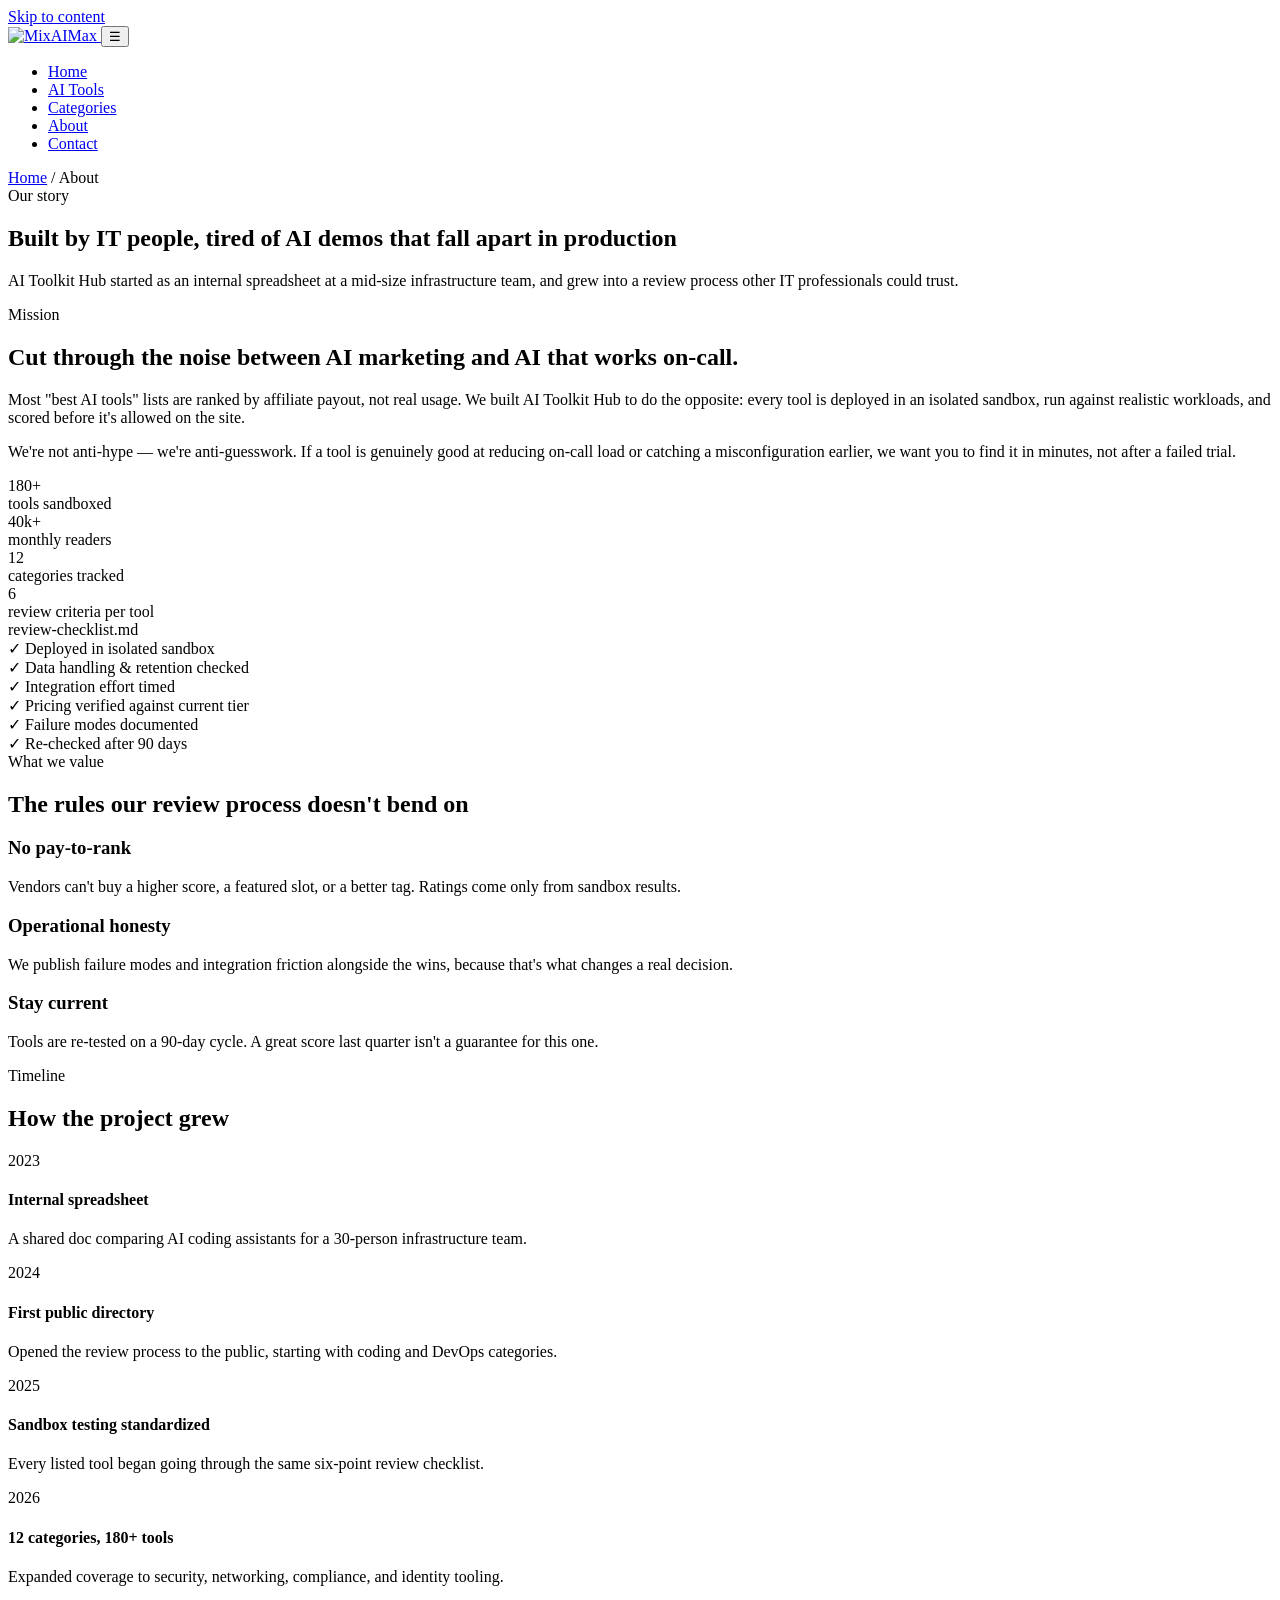
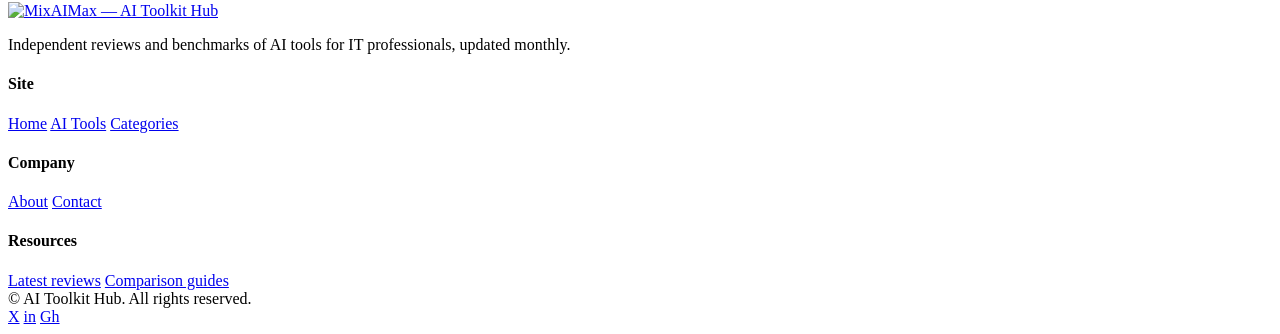
==== about.html @ 881b73ed "Initial website" ====
<!DOCTYPE html>
<html lang="en">
<head>
<meta charset="UTF-8" />
<meta name="viewport" content="width=device-width, initial-scale=1.0" />
<title>About Us — MixAIMax</title>
<meta name="description" content="MixAIMax runs an independent AI Toolkit Hub, helping IT professionals evaluate AI tools through hands-on sandbox testing." />
<link rel="canonical" href="https://www.mixaimax.example/about.html" />
<meta name="robots" content="index, follow" />
<meta property="og:type" content="website" />
<meta property="og:title" content="About Us — MixAIMax" />
<meta property="og:description" content="Why AI Toolkit Hub exists and how we test AI tools for IT professionals." />

<link rel="preconnect" href="https://fonts.googleapis.com" />
<link rel="preconnect" href="https://fonts.gstatic.com" crossorigin />
<link href="https://fonts.googleapis.com/css2?family=Inter:wght@400;500;600;700&family=JetBrains+Mono:wght@400;500;700;800&display=swap" rel="stylesheet" />
<link rel="stylesheet" href="css/style.css" />
</head>
<body>
<a href="#main-content" class="skip-link">Skip to content</a>

<header class="site-header">
  <nav class="nav" aria-label="Primary">
    <a href="index.html" class="brand" aria-label="MixAIMax — AI Toolkit Hub, go to homepage">
      <span class="brand-logo"><img src="assets/logo-compact.png" alt="MixAIMax" width="87" height="30" /></span>
    </a>
    <button class="nav-toggle" aria-label="Toggle navigation menu" aria-expanded="false">☰</button>
    <ul class="nav-links">
      <li><a href="index.html">Home</a></li>
      <li><a href="tools.html">AI Tools</a></li>
      <li><a href="categories.html">Categories</a></li>
      <li><a href="about.html" class="active">About</a></li>
      <li><a href="contact.html" class="nav-cta">Contact</a></li>
    </ul>
  </nav>
</header>

<main id="main-content">

  <section class="page-hero">
    <div class="container">
      <div class="breadcrumb"><a href="index.html">Home</a> / About</div>
      <span class="eyebrow">Our story</span>
      <h1>Built by IT people, tired of AI demos that fall apart in production</h1>
      <p>AI Toolkit Hub started as an internal spreadsheet at a mid-size infrastructure team, and grew into a review process other IT professionals could trust.</p>
    </div>
  </section>

  <section class="section">
    <div class="container split">
      <div>
        <span class="eyebrow">Mission</span>
        <h2>Cut through the noise between AI marketing and AI that works on-call.</h2>
        <p>Most "best AI tools" lists are ranked by affiliate payout, not real usage. We built AI Toolkit Hub to do the opposite: every tool is deployed in an isolated sandbox, run against realistic workloads, and scored before it's allowed on the site.</p>
        <p>We're not anti-hype — we're anti-guesswork. If a tool is genuinely good at reducing on-call load or catching a misconfiguration earlier, we want you to find it in minutes, not after a failed trial.</p>
        <div class="stat-block">
          <div><div class="num">180+</div><div class="label">tools sandboxed</div></div>
          <div><div class="num">40k+</div><div class="label">monthly readers</div></div>
          <div><div class="num">12</div><div class="label">categories tracked</div></div>
          <div><div class="num">6</div><div class="label">review criteria per tool</div></div>
        </div>
      </div>
      <div class="terminal">
        <div class="terminal-bar"><span></span><span></span><span></span><span class="terminal-title">review-checklist.md</span></div>
        <div class="terminal-body">
          <div class="terminal-line">✓ Deployed in isolated sandbox</div>
          <div class="terminal-line">✓ Data handling &amp; retention checked</div>
          <div class="terminal-line">✓ Integration effort timed</div>
          <div class="terminal-line">✓ Pricing verified against current tier</div>
          <div class="terminal-line">✓ Failure modes documented</div>
          <div class="terminal-line">✓ Re-checked after 90 days</div>
        </div>
      </div>
    </div>
  </section>

  <section class="section">
    <div class="container">
      <div class="section-head">
        <div>
          <span class="eyebrow">What we value</span>
          <h2>The rules our review process doesn't bend on</h2>
        </div>
      </div>
      <div class="values-grid">
        <div class="value-card">
          <h3>No pay-to-rank</h3>
          <p>Vendors can't buy a higher score, a featured slot, or a better tag. Ratings come only from sandbox results.</p>
        </div>
        <div class="value-card">
          <h3>Operational honesty</h3>
          <p>We publish failure modes and integration friction alongside the wins, because that's what changes a real decision.</p>
        </div>
        <div class="value-card">
          <h3>Stay current</h3>
          <p>Tools are re-tested on a 90-day cycle. A great score last quarter isn't a guarantee for this one.</p>
        </div>
      </div>
    </div>
  </section>

  <section class="section" style="border-bottom:none;">
    <div class="container">
      <div class="section-head">
        <div>
          <span class="eyebrow">Timeline</span>
          <h2>How the project grew</h2>
        </div>
      </div>
      <div class="timeline">
        <div class="timeline-item">
          <div class="t-year">2023</div>
          <h4>Internal spreadsheet</h4>
          <p>A shared doc comparing AI coding assistants for a 30-person infrastructure team.</p>
        </div>
        <div class="timeline-item">
          <div class="t-year">2024</div>
          <h4>First public directory</h4>
          <p>Opened the review process to the public, starting with coding and DevOps categories.</p>
        </div>
        <div class="timeline-item">
          <div class="t-year">2025</div>
          <h4>Sandbox testing standardized</h4>
          <p>Every listed tool began going through the same six-point review checklist.</p>
        </div>
        <div class="timeline-item">
          <div class="t-year">2026</div>
          <h4>12 categories, 180+ tools</h4>
          <p>Expanded coverage to security, networking, compliance, and identity tooling.</p>
        </div>
      </div>
    </div>
  </section>

</main>

<footer class="site-footer">
  <div class="container">
    <div class="footer-grid">
      <div class="footer-brand">
        <a href="index.html" class="brand" aria-label="MixAIMax — AI Toolkit Hub, go to homepage">
          <span class="brand-logo"><img src="assets/logo-full.png" alt="MixAIMax — AI Toolkit Hub" width="81" height="34" /></span>
        </a>
        <p>Independent reviews and benchmarks of AI tools for IT professionals, updated monthly.</p>
      </div>
      <div class="footer-col">
        <h4>Site</h4>
        <a href="index.html">Home</a>
        <a href="tools.html">AI Tools</a>
        <a href="categories.html">Categories</a>
      </div>
      <div class="footer-col">
        <h4>Company</h4>
        <a href="about.html">About</a>
        <a href="contact.html">Contact</a>
      </div>
      <div class="footer-col">
        <h4>Resources</h4>
        <a href="tools.html">Latest reviews</a>
        <a href="categories.html">Comparison guides</a>
      </div>
    </div>
    <div class="footer-bottom">
      <span>© <span data-year></span> AI Toolkit Hub. All rights reserved.</span>
      <div class="footer-social">
        <a href="#" aria-label="AI Toolkit Hub on X">X</a>
        <a href="#" aria-label="AI Toolkit Hub on LinkedIn">in</a>
        <a href="#" aria-label="AI Toolkit Hub on GitHub">Gh</a>
      </div>
    </div>
  </div>
</footer>

<script src="js/script.js"></script>
</body>
</html>
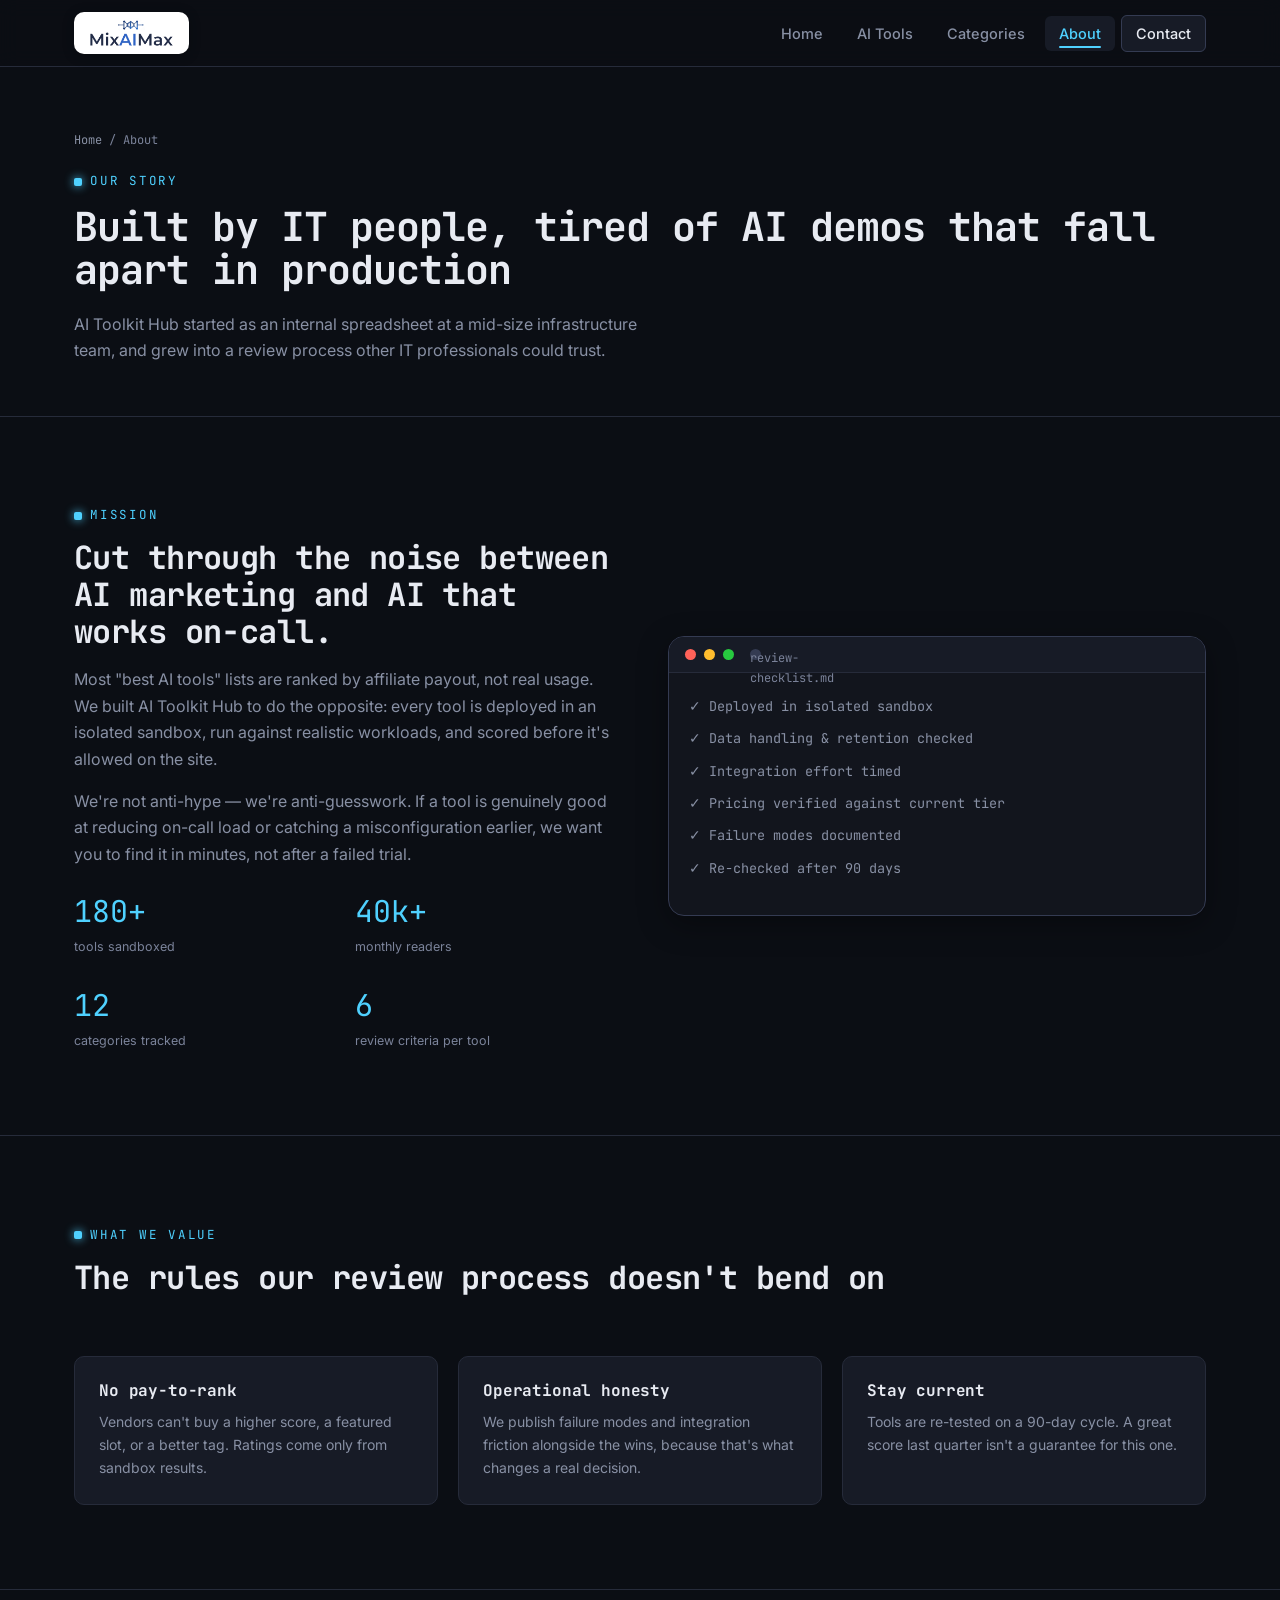
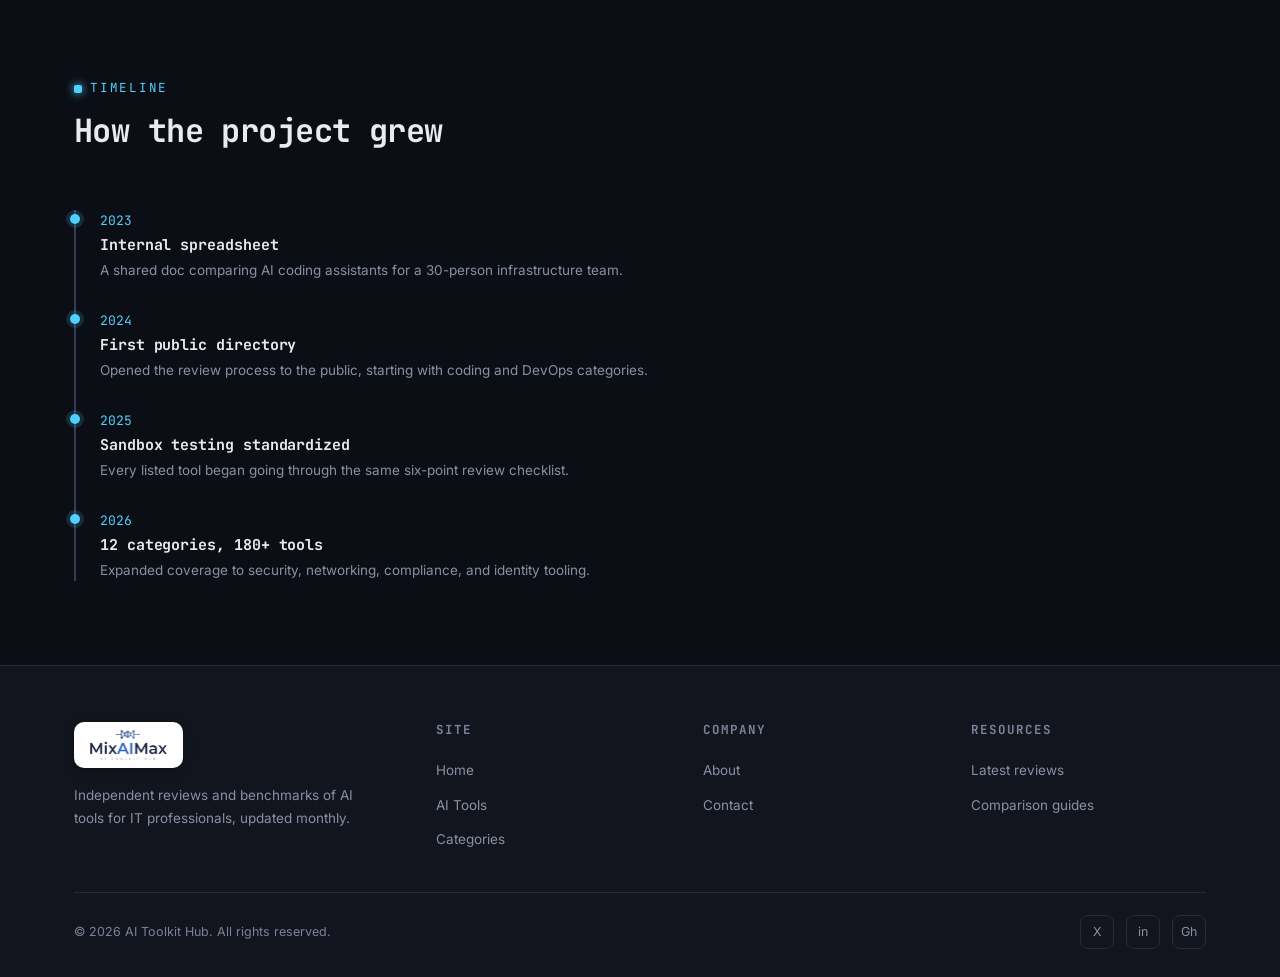
==== commit c7201604: "Review code" ====
--- a/about.html
+++ b/about.html
@@ -3,6 +3,8 @@
 <head>
 <meta charset="UTF-8" />
 <meta name="viewport" content="width=device-width, initial-scale=1.0" />
+<meta name="theme-color" content="#0b0e14" />
+<link rel="preload" as="image" href="assets/logo-compact.png" />
 <title>About Us — MixAIMax</title>
 <meta name="description" content="MixAIMax runs an independent AI Toolkit Hub, helping IT professionals evaluate AI tools through hands-on sandbox testing." />
 <link rel="canonical" href="https://www.mixaimax.example/about.html" />
@@ -10,11 +12,26 @@
 <meta property="og:type" content="website" />
 <meta property="og:title" content="About Us — MixAIMax" />
 <meta property="og:description" content="Why AI Toolkit Hub exists and how we test AI tools for IT professionals." />
+<meta property="og:image" content="https://www.mixaimax.example/assets/og-image.png" />
+<meta property="og:locale" content="en_US" />
+<meta name="twitter:card" content="summary_large_image" />
+<meta name="twitter:title" content="MixAIMax" />
+<meta name="twitter:image" content="https://www.mixaimax.example/assets/og-image.png" />
 
 <link rel="preconnect" href="https://fonts.googleapis.com" />
 <link rel="preconnect" href="https://fonts.gstatic.com" crossorigin />
-<link href="https://fonts.googleapis.com/css2?family=Inter:wght@400;500;600;700&family=JetBrains+Mono:wght@400;500;700;800&display=swap" rel="stylesheet" />
+<link href="https://fonts.googleapis.com/css2?family=Inter:wght@400;500;600;700&family=JetBrains+Mono:wght@400;500;700&display=swap" rel="stylesheet" />
 <link rel="stylesheet" href="css/style.css" />
+<script type="application/ld+json">
+{
+  "@context": "https://schema.org",
+  "@type": "BreadcrumbList",
+  "itemListElement": [
+    { "@type": "ListItem", "position": 1, "name": "Home", "item": "https://www.mixaimax.example/" },
+    { "@type": "ListItem", "position": 2, "name": "About", "item": "https://www.mixaimax.example/about.html" }
+  ]
+}
+</script>
 </head>
 <body>
 <a href="#main-content" class="skip-link">Skip to content</a>
@@ -22,7 +39,7 @@
 <header class="site-header">
   <nav class="nav" aria-label="Primary">
     <a href="index.html" class="brand" aria-label="MixAIMax — AI Toolkit Hub, go to homepage">
-      <span class="brand-logo"><img src="assets/logo-compact.png" alt="MixAIMax" width="87" height="30" /></span>
+      <span class="brand-logo"><img src="assets/logo-compact.png" alt="MixAIMax" width="87" height="30" fetchpriority="high" /></span>
     </a>
     <button class="nav-toggle" aria-label="Toggle navigation menu" aria-expanded="false">☰</button>
     <ul class="nav-links">
@@ -60,7 +77,7 @@
           <div><div class="num">6</div><div class="label">review criteria per tool</div></div>
         </div>
       </div>
-      <div class="terminal">
+      <div class="terminal" data-reveal>
         <div class="terminal-bar"><span></span><span></span><span></span><span class="terminal-title">review-checklist.md</span></div>
         <div class="terminal-body">
           <div class="terminal-line">✓ Deployed in isolated sandbox</div>
@@ -76,13 +93,13 @@
 
   <section class="section">
     <div class="container">
-      <div class="section-head">
+      <div class="section-head" data-reveal>
         <div>
           <span class="eyebrow">What we value</span>
           <h2>The rules our review process doesn't bend on</h2>
         </div>
       </div>
-      <div class="values-grid">
+      <div class="values-grid" data-reveal-group>
         <div class="value-card">
           <h3>No pay-to-rank</h3>
           <p>Vendors can't buy a higher score, a featured slot, or a better tag. Ratings come only from sandbox results.</p>
@@ -101,13 +118,13 @@
 
   <section class="section" style="border-bottom:none;">
     <div class="container">
-      <div class="section-head">
+      <div class="section-head" data-reveal>
         <div>
           <span class="eyebrow">Timeline</span>
           <h2>How the project grew</h2>
         </div>
       </div>
-      <div class="timeline">
+      <div class="timeline" data-reveal-group>
         <div class="timeline-item">
           <div class="t-year">2023</div>
           <h4>Internal spreadsheet</h4>
@@ -139,7 +156,7 @@
     <div class="footer-grid">
       <div class="footer-brand">
         <a href="index.html" class="brand" aria-label="MixAIMax — AI Toolkit Hub, go to homepage">
-          <span class="brand-logo"><img src="assets/logo-full.png" alt="MixAIMax — AI Toolkit Hub" width="81" height="34" /></span>
+          <span class="brand-logo"><img src="assets/logo-full.png" alt="MixAIMax — AI Toolkit Hub" width="81" height="34" loading="lazy" decoding="async" /></span>
         </a>
         <p>Independent reviews and benchmarks of AI tools for IT professionals, updated monthly.</p>
       </div>
@@ -171,6 +188,6 @@
   </div>
 </footer>
 
-<script src="js/script.js"></script>
+<script src="js/script.js" defer></script>
 </body>
 </html>
--- a/css/style.css
+++ b/css/style.css
@@ -0,0 +1,823 @@
+/* =========================================================
+   AI TOOLKIT HUB — core stylesheet
+   Design tokens
+   ========================================================= */
+:root {
+  /* color */
+  --bg: #0b0e14;
+  --bg-elevated: #12151d;
+  --surface: #171b26;
+  --surface-hover: #1d2230;
+  --border: #262b3a;
+  --border-bright: #343b52;
+  --text-primary: #e8ebf2;
+  --text-muted: #8890a4;
+  --text-faint: #7b839a;
+  --accent: #4fd1ff;
+  --accent-dim: #2a5f75;
+  --accent-amber: #ffb454;
+  --accent-green: #6ee7a0;
+  --danger: #ff6b6b;
+
+  /* type */
+  --font-display: "JetBrains Mono", "SFMono-Regular", Consolas, monospace;
+  --font-body: "Inter", -apple-system, BlinkMacSystemFont, "Segoe UI", sans-serif;
+
+  /* layout */
+  --max-width: 1180px;
+  --radius-sm: 6px;
+  --radius-md: 10px;
+  --radius-lg: 16px;
+  --shadow-card: 0 8px 30px rgba(0, 0, 0, 0.35);
+}
+
+/* =========================================================
+   Reset
+   ========================================================= */
+*, *::before, *::after { box-sizing: border-box; }
+html { scroll-behavior: smooth; }
+body {
+  margin: 0;
+  background: var(--bg);
+  color: var(--text-primary);
+  font-family: var(--font-body);
+  font-size: 16px;
+  line-height: 1.65;
+  -webkit-font-smoothing: antialiased;
+  -moz-osx-font-smoothing: grayscale;
+  text-rendering: optimizeLegibility;
+}
+img, svg { max-width: 100%; display: block; }
+a { color: inherit; text-decoration: none; }
+ul { list-style: none; margin: 0; padding: 0; }
+
+h1, h2, h3, h4 { font-family: var(--font-display); color: var(--text-primary); margin: 0 0 0.5em; font-weight: 700; }
+h1 { font-size: clamp(32px, 4.5vw, 52px); line-height: 1.06; letter-spacing: -0.025em; }
+h2 { font-size: clamp(24px, 3vw, 32px); line-height: 1.15; letter-spacing: -0.018em; }
+h3 { font-size: 17px; line-height: 1.3; letter-spacing: -0.01em; }
+h4 { font-size: 15px; line-height: 1.35; letter-spacing: -0.005em; }
+
+p { margin: 0 0 1em; color: var(--text-muted); max-width: 62ch; }
+p:last-child { margin-bottom: 0; }
+button { font-family: inherit; cursor: pointer; }
+input, textarea, select { font-family: inherit; }
+strong { color: var(--text-primary); font-weight: 600; }
+
+/* Skip link for keyboard/screen-reader users */
+.skip-link {
+  position: absolute;
+  top: -48px;
+  left: 16px;
+  background: var(--accent);
+  color: #051019;
+  padding: 10px 18px;
+  border-radius: var(--radius-sm);
+  font-family: var(--font-display);
+  font-size: 13px;
+  font-weight: 700;
+  z-index: 999;
+  transition: top 0.15s ease;
+}
+.skip-link:focus { top: 12px; }
+
+@media (prefers-reduced-motion: reduce) {
+  * { animation-duration: 0.001ms !important; animation-iteration-count: 1 !important; transition-duration: 0.001ms !important; scroll-behavior: auto !important; }
+}
+
+::selection { background: var(--accent); color: #051019; }
+html { scrollbar-color: var(--border-bright) var(--bg); }
+::-webkit-scrollbar { width: 11px; height: 11px; }
+::-webkit-scrollbar-track { background: var(--bg); }
+::-webkit-scrollbar-thumb { background: var(--border-bright); border-radius: 20px; border: 3px solid var(--bg); }
+::-webkit-scrollbar-thumb:hover { background: var(--text-faint); }
+
+:focus-visible {
+  outline: 2px solid var(--accent);
+  outline-offset: 3px;
+  border-radius: 4px;
+}
+
+.container {
+  max-width: var(--max-width);
+  margin: 0 auto;
+  padding: 0 24px;
+}
+@media (min-width: 1400px) {
+  .container { padding: 0 32px; }
+}
+
+.eyebrow {
+  font-family: var(--font-display);
+  font-size: 12.5px;
+  letter-spacing: 0.14em;
+  text-transform: uppercase;
+  color: var(--accent);
+  display: inline-flex;
+  align-items: center;
+  gap: 8px;
+  margin-bottom: 14px;
+}
+.eyebrow::before {
+  content: "";
+  width: 8px; height: 8px;
+  background: var(--accent);
+  border-radius: 2px;
+  box-shadow: 0 0 10px var(--accent);
+}
+
+/* =========================================================
+   Header / Nav
+   ========================================================= */
+.site-header {
+  position: sticky;
+  top: 0;
+  z-index: 100;
+  background: rgba(11, 14, 20, 0.82);
+  backdrop-filter: blur(10px);
+  border-bottom: 1px solid var(--border);
+  transition: box-shadow 0.2s ease, background 0.2s ease;
+}
+.site-header.is-scrolled {
+  background: rgba(11, 14, 20, 0.96);
+  box-shadow: 0 8px 24px rgba(0, 0, 0, 0.35);
+}
+.nav {
+  display: flex;
+  align-items: center;
+  justify-content: space-between;
+  padding: 12px 24px;
+  max-width: var(--max-width);
+  margin: 0 auto;
+}
+
+/* Logo: original artwork sits on a light card so its navy/blue palette
+   stays legible against the dark header, at every viewport. */
+.brand { display: flex; align-items: center; }
+.brand-logo {
+  display: flex;
+  align-items: center;
+  background: #ffffff;
+  border-radius: var(--radius-md);
+  padding: 6px 14px;
+  box-shadow: 0 2px 12px rgba(0, 0, 0, 0.28);
+  transition: transform 0.15s ease, box-shadow 0.15s ease;
+}
+.brand:hover .brand-logo { transform: translateY(-1px); box-shadow: 0 4px 16px rgba(0, 0, 0, 0.34); }
+.brand-logo img { height: 30px; width: auto; display: block; }
+
+.nav-links {
+  display: flex;
+  gap: 6px;
+  align-items: center;
+}
+.nav-links a {
+  position: relative;
+  padding: 9px 14px;
+  border-radius: var(--radius-sm);
+  font-size: 14.5px;
+  font-weight: 500;
+  color: var(--text-muted);
+  transition: color 0.15s ease, background 0.15s ease;
+}
+.nav-links a:hover { color: var(--text-primary); background: var(--surface); }
+.nav-links a.active { color: var(--accent); background: var(--surface); }
+.nav-links a.active::after {
+  content: "";
+  position: absolute;
+  left: 14px; right: 14px; bottom: 3px;
+  height: 2px;
+  background: var(--accent);
+  border-radius: 2px;
+}
+.nav-cta {
+  border: 1px solid var(--border-bright);
+  color: var(--text-primary) !important;
+  background: var(--surface);
+}
+.nav-cta:hover { border-color: var(--accent); background: var(--surface-hover) !important; }
+.nav-cta.active { background: var(--surface) !important; }
+.nav-cta.active::after { display: none; }
+.nav-toggle {
+  display: none;
+  background: none;
+  border: 1px solid var(--border);
+  border-radius: var(--radius-sm);
+  width: 44px; height: 44px;
+  align-items: center;
+  justify-content: center;
+  color: var(--text-primary);
+  font-size: 18px;
+  transition: border-color 0.15s ease;
+}
+.nav-toggle:hover { border-color: var(--border-bright); }
+
+.nav-backdrop {
+  position: fixed;
+  inset: 0;
+  background: rgba(0, 0, 0, 0.5);
+  opacity: 0;
+  pointer-events: none;
+  transition: opacity 0.2s ease;
+  z-index: 90;
+}
+.nav-backdrop.show { opacity: 1; pointer-events: auto; }
+
+@media (max-width: 860px) {
+  .nav-toggle { display: flex; }
+  .nav-links {
+    position: absolute;
+    top: 100%; left: 12px; right: 12px;
+    flex-direction: column;
+    align-items: stretch;
+    background: var(--bg-elevated);
+    border: 1px solid var(--border);
+    border-radius: var(--radius-md);
+    margin-top: 8px;
+    padding: 10px;
+    gap: 2px;
+    z-index: 95;
+    box-shadow: var(--shadow-card);
+    opacity: 0;
+    transform: translateY(-8px);
+    visibility: hidden;
+    transition: opacity 0.18s ease, transform 0.18s ease, visibility 0.18s;
+  }
+  .nav-links.open { opacity: 1; transform: translateY(0); visibility: visible; }
+  .nav-links a { padding: 13px 14px; }
+  .nav-links a.active::after { display: none; }
+  .nav-links a.active { border-left: 2px solid var(--accent); }
+}
+
+/* =========================================================
+   Buttons
+   ========================================================= */
+.btn {
+  display: inline-flex;
+  align-items: center;
+  gap: 8px;
+  padding: 12px 22px;
+  border-radius: var(--radius-sm);
+  font-size: 14.5px;
+  font-weight: 600;
+  border: 1px solid transparent;
+  transition: transform 0.15s ease, background 0.15s ease, border-color 0.15s ease;
+  white-space: nowrap;
+}
+.btn:hover { transform: translateY(-1px); }
+.btn-primary {
+  background: var(--accent);
+  color: #051019;
+}
+.btn-primary:hover { background: #6bdcff; }
+.btn-outline {
+  border-color: var(--border-bright);
+  color: var(--text-primary);
+  background: transparent;
+}
+.btn-outline:hover { border-color: var(--accent); color: var(--accent); }
+.btn-block { width: 100%; justify-content: center; }
+.btn-sm { padding: 8px 16px; font-size: 13px; }
+
+/* =========================================================
+   Hero
+   ========================================================= */
+.hero {
+  padding: 96px 0 80px;
+  border-bottom: 1px solid var(--border);
+  background:
+    radial-gradient(600px 300px at 85% -10%, rgba(79, 209, 255, 0.10), transparent 60%);
+}
+.hero-grid {
+  display: grid;
+  grid-template-columns: 1.05fr 0.95fr;
+  gap: 56px;
+  align-items: center;
+}
+.hero h1 {
+  font-size: clamp(32px, 4.5vw, 52px);
+  color: var(--text-primary);
+}
+.hero h1 .accent { color: var(--accent); }
+.hero-sub {
+  font-size: 17px;
+  max-width: 46ch;
+  margin-bottom: 28px;
+}
+.hero-actions { display: flex; gap: 12px; flex-wrap: wrap; margin-bottom: 34px; }
+.hero-stats { display: flex; gap: 32px; flex-wrap: wrap; }
+.hero-stat strong {
+  display: block;
+  font-family: var(--font-display);
+  font-size: 22px;
+  color: var(--text-primary);
+}
+.hero-stat span { font-size: 13px; color: var(--text-faint); }
+
+/* Terminal signature element */
+.terminal {
+  background: var(--bg-elevated);
+  border: 1px solid var(--border-bright);
+  border-radius: var(--radius-lg);
+  box-shadow: var(--shadow-card);
+  overflow: hidden;
+}
+.terminal-bar {
+  display: flex;
+  align-items: center;
+  gap: 8px;
+  padding: 12px 16px;
+  background: var(--surface);
+  border-bottom: 1px solid var(--border);
+}
+.terminal-bar span {
+  width: 11px; height: 11px; border-radius: 50%;
+  background: var(--border-bright);
+}
+.terminal-bar span:nth-child(1) { background: #ff6259; }
+.terminal-bar span:nth-child(2) { background: #ffbd2e; }
+.terminal-bar span:nth-child(3) { background: #27c93f; }
+.terminal-title {
+  margin-left: 8px;
+  font-family: var(--font-display);
+  font-size: 12px;
+  color: var(--text-faint);
+}
+.terminal-body {
+  padding: 22px 20px 26px;
+  font-family: var(--font-display);
+  font-size: 13.5px;
+  min-height: 230px;
+}
+.terminal-line { color: var(--text-muted); margin-bottom: 10px; }
+.terminal-prompt { color: var(--accent-green); }
+.terminal-cmd { color: var(--text-primary); }
+.terminal-cursor {
+  display: inline-block;
+  width: 8px; height: 15px;
+  background: var(--accent);
+  margin-left: 2px;
+  vertical-align: -2px;
+  animation: blink 1s steps(1) infinite;
+}
+@keyframes blink { 50% { opacity: 0; } }
+.terminal-result {
+  display: flex;
+  justify-content: space-between;
+  align-items: center;
+  padding: 10px 12px;
+  border: 1px solid var(--border);
+  border-radius: var(--radius-sm);
+  margin-top: 8px;
+  background: var(--surface);
+  opacity: 0;
+  transform: translateY(6px);
+  animation: rise 0.5s ease forwards;
+}
+.terminal-result .r-tag { color: var(--accent-amber); font-size: 12px; }
+@keyframes rise { to { opacity: 1; transform: translateY(0); } }
+
+/* =========================================================
+   Section basics
+   ========================================================= */
+.section { padding: 84px 0; border-bottom: 1px solid var(--border); }
+.section:last-of-type { border-bottom: none; }
+.section-head {
+  display: flex;
+  justify-content: space-between;
+  align-items: flex-end;
+  gap: 24px;
+  margin-bottom: 44px;
+  flex-wrap: wrap;
+}
+.section-head h2 { font-size: clamp(24px, 3vw, 32px); color: var(--text-primary); }
+.section-head p { max-width: 52ch; margin: 0; }
+
+/* =========================================================
+   Cards: tools
+   ========================================================= */
+.grid {
+  display: grid;
+  grid-template-columns: repeat(3, 1fr);
+  gap: 20px;
+}
+.card {
+  background: var(--surface);
+  border: 1px solid var(--border);
+  border-radius: var(--radius-md);
+  padding: 22px;
+  display: flex;
+  flex-direction: column;
+  transition: border-color 0.15s ease, transform 0.15s ease;
+}
+.card:hover { border-color: var(--border-bright); transform: translateY(-3px); }
+.card p { flex-grow: 1; }
+.tool-card-top {
+  display: flex;
+  justify-content: space-between;
+  align-items: flex-start;
+  margin-bottom: 14px;
+}
+.tool-icon {
+  width: 40px; height: 40px;
+  border-radius: 9px;
+  display: flex; align-items: center; justify-content: center;
+  background: var(--bg-elevated);
+  border: 1px solid var(--border);
+  color: var(--accent);
+  font-family: var(--font-display);
+  font-weight: 700;
+}
+.tool-rating {
+  font-family: var(--font-display);
+  font-size: 12.5px;
+  color: var(--accent-amber);
+  display: flex;
+  align-items: center;
+  gap: 4px;
+}
+.card h3 { font-size: 17px; color: var(--text-primary); margin-bottom: 6px; }
+.card p { font-size: 14px; margin-bottom: 16px; }
+.tag-row { display: flex; flex-wrap: wrap; gap: 8px; margin-bottom: 16px; }
+.tag {
+  font-family: var(--font-display);
+  font-size: 11px;
+  letter-spacing: 0.02em;
+  padding: 4px 9px;
+  border-radius: 20px;
+  border: 1px solid var(--border-bright);
+  color: var(--text-muted);
+}
+.tag.primary { color: var(--accent); border-color: var(--accent-dim); }
+.card-link {
+  font-size: 13.5px;
+  font-weight: 600;
+  color: var(--accent);
+  display: inline-flex;
+  align-items: center;
+  gap: 5px;
+}
+.card-link span, .card-link::after { transition: transform 0.15s ease; }
+.card:hover .card-link { text-decoration: underline; }
+
+/* filter bar for Tools page */
+.filter-bar {
+  display: flex;
+  flex-wrap: wrap;
+  gap: 10px;
+  margin-bottom: 40px;
+}
+.filter-chip {
+  font-family: var(--font-display);
+  font-size: 12.5px;
+  padding: 9px 16px;
+  border-radius: 20px;
+  border: 1px solid var(--border);
+  color: var(--text-muted);
+  background: var(--surface);
+  transition: all 0.15s ease;
+}
+.filter-chip:hover { border-color: var(--border-bright); color: var(--text-primary); }
+.filter-chip.is-active {
+  border-color: var(--accent);
+  color: var(--accent);
+  background: rgba(79, 209, 255, 0.08);
+}
+.results-note {
+  font-family: var(--font-display);
+  font-size: 12.5px;
+  color: var(--text-faint);
+  margin-bottom: 20px;
+}
+.empty-state {
+  display: none;
+  text-align: center;
+  padding: 60px 20px;
+  border: 1px dashed var(--border-bright);
+  border-radius: var(--radius-md);
+  color: var(--text-faint);
+  font-family: var(--font-display);
+  font-size: 13px;
+}
+.empty-state.show { display: block; }
+
+/* =========================================================
+   Category cards
+   ========================================================= */
+.cat-grid { display: grid; grid-template-columns: repeat(3, 1fr); gap: 20px; }
+.cat-card {
+  background: var(--surface);
+  border: 1px solid var(--border);
+  border-radius: var(--radius-md);
+  padding: 26px;
+  transition: border-color 0.15s ease, transform 0.15s ease;
+}
+.cat-card:hover { border-color: var(--accent-dim); transform: translateY(-3px); }
+.cat-num {
+  font-family: var(--font-display);
+  color: var(--text-faint);
+  font-size: 12.5px;
+  margin-bottom: 18px;
+}
+.cat-card h3 { font-size: 18px; color: var(--text-primary); }
+.cat-card p { font-size: 14px; }
+.cat-meta {
+  display: flex;
+  justify-content: space-between;
+  align-items: center;
+  margin-top: 18px;
+  padding-top: 16px;
+  border-top: 1px solid var(--border);
+  font-family: var(--font-display);
+  font-size: 12px;
+  color: var(--text-faint);
+}
+
+/* =========================================================
+   Feature / value list
+   ========================================================= */
+.feature-grid { display: grid; grid-template-columns: repeat(4, 1fr); gap: 20px; }
+.feature {
+  padding: 22px 0;
+}
+.feature .tool-icon { margin-bottom: 16px; }
+.feature h3 { font-size: 15.5px; color: var(--text-primary); margin-bottom: 8px; }
+.feature p { font-size: 13.5px; margin: 0; }
+
+/* =========================================================
+   About page
+   ========================================================= */
+.split {
+  display: grid;
+  grid-template-columns: 1fr 1fr;
+  gap: 56px;
+  align-items: center;
+}
+.stat-block { display: grid; grid-template-columns: repeat(2, 1fr); gap: 24px; margin-top: 20px; }
+.stat-block .num { font-family: var(--font-display); font-size: 30px; color: var(--accent); }
+.stat-block .label { font-size: 12.5px; color: var(--text-faint); }
+.values-grid { display: grid; grid-template-columns: repeat(3, 1fr); gap: 20px; margin-top: 20px; }
+.value-card {
+  border: 1px solid var(--border);
+  background: var(--surface);
+  border-radius: var(--radius-md);
+  padding: 24px;
+}
+.value-card h3 { font-size: 16px; color: var(--text-primary); }
+.value-card p { font-size: 14px; margin: 0; }
+.timeline { border-left: 2px solid var(--border-bright); padding-left: 24px; margin-top: 30px; }
+.timeline-item { position: relative; padding-bottom: 28px; }
+.timeline-item:last-child { padding-bottom: 0; }
+.timeline-item::before {
+  content: "";
+  position: absolute;
+  left: -30px; top: 4px;
+  width: 10px; height: 10px;
+  background: var(--accent);
+  border-radius: 50%;
+  box-shadow: 0 0 0 4px rgba(79, 209, 255, 0.15);
+}
+.timeline-item .t-year { font-family: var(--font-display); color: var(--accent); font-size: 13px; }
+.timeline-item h4 { color: var(--text-primary); font-size: 15px; margin: 4px 0 4px; }
+.timeline-item p { font-size: 13.5px; margin: 0; }
+
+/* =========================================================
+   Contact page
+   ========================================================= */
+.contact-grid { display: grid; grid-template-columns: 1fr 1fr; gap: 48px; align-items: start; }
+.field { margin-bottom: 20px; }
+.field label {
+  display: block;
+  font-family: var(--font-display);
+  font-size: 12.5px;
+  color: var(--text-muted);
+  margin-bottom: 8px;
+}
+.field input, .field textarea, .field select {
+  width: 100%;
+  background: var(--bg-elevated);
+  border: 1px solid var(--border);
+  border-radius: var(--radius-sm);
+  padding: 12px 14px;
+  color: var(--text-primary);
+  font-size: 14.5px;
+  transition: border-color 0.15s ease;
+}
+.field input:focus, .field textarea:focus, .field select:focus {
+  border-color: var(--accent);
+  outline: none;
+}
+.field textarea { resize: vertical; min-height: 130px; }
+.field-error {
+  font-size: 12.5px;
+  color: var(--danger);
+  margin-top: 6px;
+  display: none;
+}
+.field.has-error input, .field.has-error textarea { border-color: var(--danger); }
+.field.has-error .field-error { display: block; }
+.form-status {
+  margin-top: 18px;
+  padding: 14px 16px;
+  border-radius: var(--radius-sm);
+  font-size: 14px;
+  border: 1px solid var(--accent-dim);
+  background: rgba(79, 209, 255, 0.08);
+  color: var(--accent);
+  display: none;
+}
+.form-status.show { display: block; }
+.contact-info-card {
+  border: 1px solid var(--border);
+  background: var(--surface);
+  border-radius: var(--radius-md);
+  padding: 26px;
+  margin-bottom: 16px;
+}
+.contact-info-card h3 { font-size: 15px; color: var(--text-primary); margin-bottom: 6px; }
+.contact-info-card p { font-size: 14px; margin: 0; }
+.faq-item { border-bottom: 1px solid var(--border); padding: 16px 0; }
+.faq-item summary {
+  cursor: pointer;
+  font-family: var(--font-display);
+  font-size: 14px;
+  color: var(--text-primary);
+  list-style: none;
+}
+.faq-item summary::-webkit-details-marker { display: none; }
+.faq-item summary::before { content: "+ "; color: var(--accent); }
+.faq-item[open] summary::before { content: "− "; }
+.faq-item p { margin-top: 10px; font-size: 13.5px; }
+
+/* =========================================================
+   CTA banner
+   ========================================================= */
+.cta-banner {
+  background: linear-gradient(135deg, var(--bg-elevated), var(--surface));
+  border: 1px solid var(--border-bright);
+  border-radius: var(--radius-lg);
+  padding: 52px;
+  text-align: center;
+  margin: 0 24px;
+  max-width: calc(var(--max-width) - 48px);
+  margin: 0 auto;
+}
+.cta-banner h2 { font-size: clamp(22px, 3vw, 30px); }
+.cta-banner p { max-width: 50ch; margin: 0 auto 26px; }
+.cta-actions { display: flex; gap: 12px; justify-content: center; flex-wrap: wrap; }
+
+/* =========================================================
+   Footer
+   ========================================================= */
+.site-footer {
+  background: var(--bg-elevated);
+  border-top: 1px solid var(--border);
+  padding: 56px 0 28px;
+}
+.footer-grid {
+  display: grid;
+  grid-template-columns: 1.4fr 1fr 1fr 1fr;
+  gap: 32px;
+  padding-bottom: 36px;
+  border-bottom: 1px solid var(--border);
+}
+.footer-brand { display: block; }
+.footer-brand .brand { margin-bottom: 16px; }
+.footer-brand .brand-logo img { height: 34px; }
+.footer-brand p { font-size: 13.5px; max-width: 32ch; }
+.footer-col h4 {
+  font-size: 12.5px;
+  letter-spacing: 0.08em;
+  text-transform: uppercase;
+  color: var(--text-faint);
+  margin-bottom: 14px;
+}
+.footer-col a {
+  display: block;
+  font-size: 13.5px;
+  color: var(--text-muted);
+  padding: 6px 0;
+  transition: color 0.15s ease;
+}
+.footer-col a:hover { color: var(--accent); }
+.footer-bottom {
+  display: flex;
+  justify-content: space-between;
+  align-items: center;
+  padding-top: 22px;
+  font-size: 12.5px;
+  color: var(--text-faint);
+  flex-wrap: wrap;
+  gap: 10px;
+}
+.footer-social { display: flex; gap: 12px; }
+.footer-social a {
+  width: 34px; height: 34px;
+  border: 1px solid var(--border);
+  border-radius: 8px;
+  display: flex; align-items: center; justify-content: center;
+  color: var(--text-muted);
+}
+.footer-social a:hover { color: var(--accent); border-color: var(--accent-dim); }
+
+/* =========================================================
+   Page hero (interior pages)
+   ========================================================= */
+.page-hero { padding: 64px 0 52px; border-bottom: 1px solid var(--border); }
+.page-hero h1 { font-size: clamp(28px, 4vw, 40px); }
+.page-hero p { max-width: 60ch; font-size: 16px; }
+.breadcrumb {
+  font-family: var(--font-display);
+  font-size: 12px;
+  color: var(--text-faint);
+  margin-bottom: 16px;
+}
+.breadcrumb a { color: var(--text-muted); }
+.breadcrumb a:hover { color: var(--accent); }
+
+/* =========================================================
+   Responsive
+   ========================================================= */
+@media (max-width: 980px) {
+  .hero-grid { grid-template-columns: 1fr; }
+  .grid, .cat-grid { grid-template-columns: repeat(2, 1fr); }
+  .feature-grid { grid-template-columns: repeat(2, 1fr); }
+  .footer-grid { grid-template-columns: 1fr 1fr; }
+  .split { grid-template-columns: 1fr; }
+  .contact-grid { grid-template-columns: 1fr; }
+  .values-grid { grid-template-columns: 1fr; }
+}
+@media (max-width: 600px) {
+  .grid, .cat-grid, .feature-grid { grid-template-columns: 1fr; }
+  .footer-grid { grid-template-columns: 1fr; }
+  .section { padding: 60px 0; }
+  .hero { padding: 64px 0 56px; }
+  .cta-banner { padding: 34px 22px; }
+  .stat-block { grid-template-columns: 1fr 1fr; }
+}
+
+/* =========================================================
+   Scroll-reveal animation
+   ========================================================= */
+[data-reveal] {
+  opacity: 0;
+  transform: translateY(18px);
+  transition: opacity 0.6s cubic-bezier(0.16, 1, 0.3, 1), transform 0.6s cubic-bezier(0.16, 1, 0.3, 1);
+}
+[data-reveal].is-visible {
+  opacity: 1;
+  transform: translateY(0);
+}
+[data-reveal-group] > * {
+  opacity: 0;
+  transform: translateY(16px);
+  transition: opacity 0.5s ease, transform 0.5s ease;
+}
+[data-reveal-group].is-visible > * {
+  opacity: 1;
+  transform: translateY(0);
+}
+[data-reveal-group].is-visible > *:nth-child(1) { transition-delay: 0.02s; }
+[data-reveal-group].is-visible > *:nth-child(2) { transition-delay: 0.08s; }
+[data-reveal-group].is-visible > *:nth-child(3) { transition-delay: 0.14s; }
+[data-reveal-group].is-visible > *:nth-child(4) { transition-delay: 0.2s; }
+[data-reveal-group].is-visible > *:nth-child(5) { transition-delay: 0.26s; }
+[data-reveal-group].is-visible > *:nth-child(6) { transition-delay: 0.32s; }
+[data-reveal-group].is-visible > *:nth-child(n+7) { transition-delay: 0.36s; }
+
+@media (prefers-reduced-motion: reduce) {
+  [data-reveal], [data-reveal-group] > * {
+    opacity: 1 !important;
+    transform: none !important;
+    transition: none !important;
+  }
+}
+
+/* Button micro-interaction */
+.btn:active { transform: translateY(0) scale(0.98); }
+
+/* =========================================================
+   Back to top
+   ========================================================= */
+.back-to-top {
+  position: fixed;
+  right: 20px;
+  bottom: 20px;
+  width: 46px;
+  height: 46px;
+  border-radius: 50%;
+  background: var(--surface);
+  border: 1px solid var(--border-bright);
+  color: var(--accent);
+  display: flex;
+  align-items: center;
+  justify-content: center;
+  font-size: 18px;
+  box-shadow: var(--shadow-card);
+  opacity: 0;
+  transform: translateY(10px);
+  pointer-events: none;
+  transition: opacity 0.2s ease, transform 0.2s ease, border-color 0.15s ease;
+  z-index: 80;
+}
+.back-to-top.show { opacity: 1; transform: translateY(0); pointer-events: auto; }
+.back-to-top:hover { border-color: var(--accent); }
